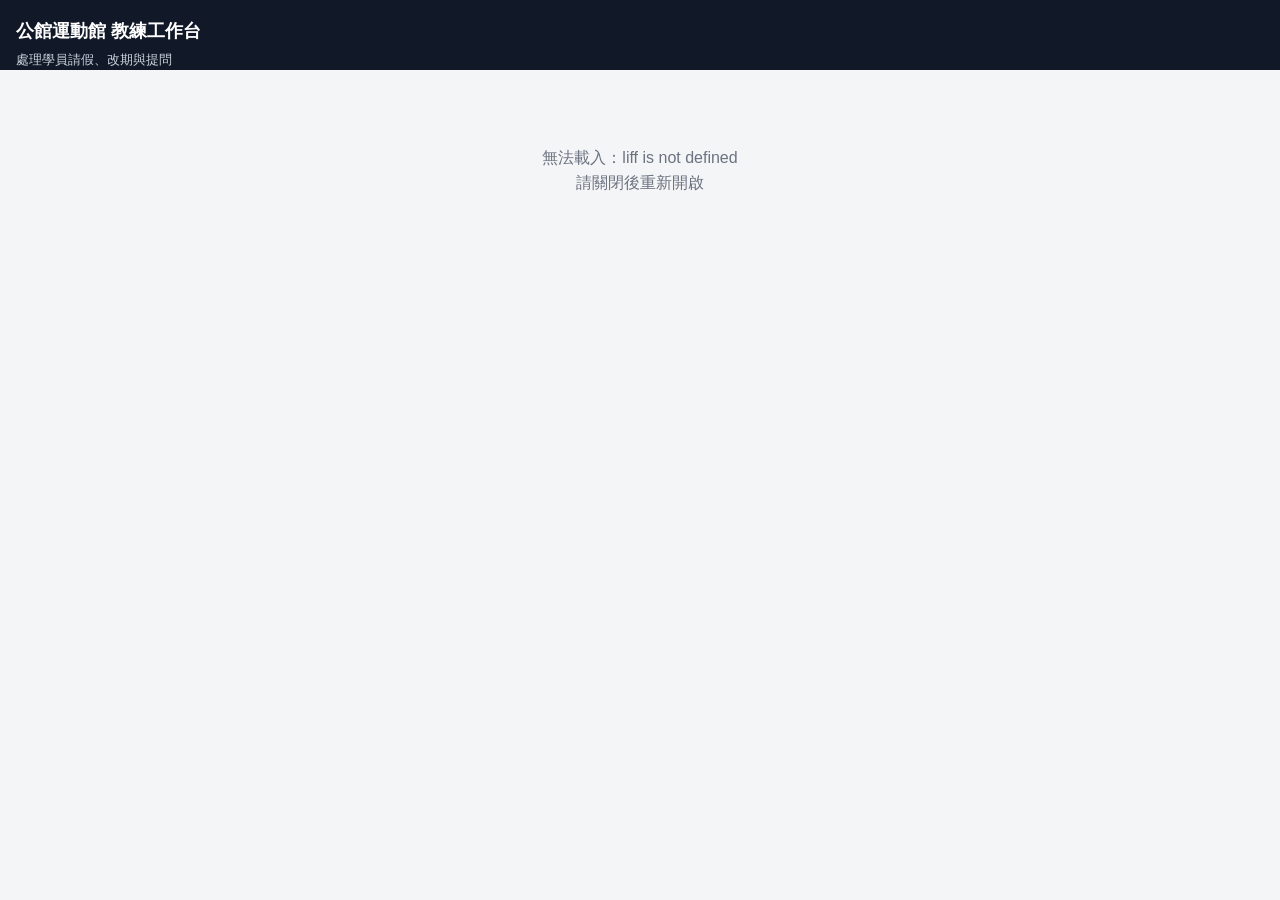
==== coach.html @ a77fbe5b "Initial LIFF pages" ====
<!doctype html>
<html lang="zh-Hant-TW">
<head>
<meta charset="utf-8">
<meta name="viewport" content="width=device-width,initial-scale=1,viewport-fit=cover">
<title>公館運動館 教練工作台</title>
<script src="https://static.line-scdn.net/liff/edge/2/sdk.js"></script>
<style>
  :root{
    --bg:#f4f5f7; --card:#ffffff; --ink:#111827; --sub:#6b7280; --line:#e5e7eb;
    --brand:#ff3d7f; --brand-ink:#ffffff; --err:#dc2626; --radius:14px;
  }
  *{box-sizing:border-box}
  body{margin:0;background:var(--bg);color:var(--ink);font-family:-apple-system,"PingFang TC","Noto Sans TC","Microsoft JhengHei",sans-serif;font-size:16px;line-height:1.55}
  header{background:var(--ink);color:#fff;padding:18px 16px 0}
  header h1{margin:0;font-size:18px}
  header p{margin:4px 0 12px;font-size:13px;color:#cbd5e1}
  .tabs{display:flex;gap:4px}
  .tabs button{flex:1;background:none;border:0;color:#94a3b8;font-size:15px;font-weight:700;padding:10px 0 12px;border-bottom:3px solid transparent;cursor:pointer;font-family:inherit}
  .tabs button.on{color:#fff;border-bottom-color:var(--brand)}
  .tabs .count{display:inline-block;min-width:20px;padding:0 6px;border-radius:99px;background:var(--brand);color:#fff;font-size:12px;margin-left:4px}
  main{padding:16px;max-width:560px;margin:0 auto}
  .view{display:none}.view.on{display:block}
  .card{background:var(--card);border-radius:var(--radius);padding:16px;margin-bottom:12px;box-shadow:0 1px 2px rgba(0,0,0,.04)}
  h2{font-size:15px;color:var(--sub);margin:4px 0 10px;font-weight:700}
  h3{font-size:17px;margin:0 0 4px}
  .m{font-size:14px;color:var(--sub)}
  .box{background:#f9fafb;border-radius:10px;padding:10px 12px;margin-top:10px;font-size:15px;white-space:pre-wrap}
  .box img{max-width:100%;border-radius:8px;margin-top:8px;display:block}
  label{display:block;font-size:14px;font-weight:600;margin:14px 0 6px}
  .opt{display:flex;align-items:center;gap:10px;padding:10px 12px;border:1px solid var(--line);border-radius:10px;margin-bottom:8px;font-weight:400;font-size:15px}
  .opt input{width:18px;height:18px;flex:none}
  input[type=text],input[type=tel],input[type=datetime-local],select,textarea{width:100%;font-size:16px;padding:11px 12px;border:1px solid var(--line);border-radius:10px;background:#fff;color:var(--ink);font-family:inherit}
  textarea{min-height:90px;resize:vertical}
  .btn{display:block;width:100%;border:0;border-radius:12px;padding:13px;font-size:16px;font-weight:700;background:var(--brand);color:var(--brand-ink);margin-top:14px;cursor:pointer}
  .btn:disabled{opacity:.5}
  .seg{display:flex;background:#e5e7eb;border-radius:10px;padding:3px;margin-bottom:12px}
  .seg button{flex:1;border:0;background:none;padding:8px;border-radius:8px;font-size:15px;font-weight:600;color:var(--sub);cursor:pointer;font-family:inherit}
  .seg button.on{background:#fff;color:var(--ink)}
  .row{display:flex;justify-content:space-between;gap:12px;border-top:1px solid var(--line);padding:12px 0}
  .row:first-child{border-top:0;padding-top:0}
  .row .when{font-weight:700;white-space:nowrap}
  .tag{display:inline-block;font-size:12px;padding:2px 8px;border-radius:99px;background:#eef2ff;color:#3730a3;font-weight:600;margin-left:6px}
  .tag.warn{background:#fef3c7;color:#92400e}
  .empty{color:var(--sub);font-size:14px;text-align:center;padding:20px 0}
  .loading{text-align:center;color:var(--sub);padding:48px 0}
  .msg{position:fixed;left:16px;right:16px;bottom:24px;max-width:528px;margin:0 auto;background:var(--err);color:#fff;padding:12px 14px;border-radius:12px;font-size:14px;display:none;z-index:9}
  .msg.ok{background:#059669}
  .hidden{display:none}
  a{color:#2563eb}
</style>
</head>
<body>
<header>
  <h1>公館運動館 教練工作台</h1>
  <p id="hello">處理學員請假、改期與提問</p>
  <div class="tabs hidden" id="tabs">
    <button data-tab="todo" class="on">待辦<span class="count hidden" id="todo-count"></span></button>
    <button data-tab="leaves">請假名單</button>
  </div>
</header>

<main>
  <section class="view on" id="v-loading"><div class="loading">載入中…</div></section>

  <section class="view" id="v-bind">
    <div class="card">
      <h3>教練綁定</h3>
      <p class="m">第一次使用請選擇你的名字，並輸入管理員給你的綁定碼。</p>
      <label for="c-id">教練</label>
      <select id="c-id"></select>
      <label for="c-code">綁定碼</label>
      <input type="tel" id="c-code" inputmode="numeric">
      <button class="btn" id="c-submit">完成綁定</button>
    </div>
  </section>

  <section class="view" id="v-todo">
    <h2>待確認的改期</h2>
    <div id="t-resched"></div>
    <h2 style="margin-top:20px">待回覆的提問</h2>
    <div id="t-questions"></div>
  </section>

  <section class="view" id="v-leaves">
    <div class="seg">
      <button data-days="1" class="on">今天</button>
      <button data-days="7">未來 7 天</button>
    </div>
    <div class="card" id="l-list"></div>
  </section>
</main>
<div class="msg" id="msg"></div>

<script>
/* ===== 設定：部署後填入 ===== */
const CONFIG = {
  LIFF_ID: '請填教練頁的 LIFF ID',
  GAS_URL: '請填 Google Apps Script 網頁應用程式網址（結尾 /exec）'
};

const $ = id => document.getElementById(id);
const esc = s => String(s ?? '').replace(/[&<>"']/g, c => ({'&':'&amp;','<':'&lt;','>':'&gt;','"':'&quot;',"'":'&#39;'}[c]));
let leaveDays = 1;

function show(view){
  document.querySelectorAll('.view').forEach(v => v.classList.toggle('on', v.id === 'v-' + view));
  document.querySelectorAll('[data-tab]').forEach(b => b.classList.toggle('on', b.dataset.tab === view));
  window.scrollTo(0, 0);
}
function toast(text, ok){
  const m = $('msg'); m.textContent = text; m.className = 'msg' + (ok ? ' ok' : ''); m.style.display = 'block';
  clearTimeout(toast.t); toast.t = setTimeout(() => m.style.display = 'none', 3500);
}
async function api(action, payload = {}){
  const idToken = liff.getIDToken();
  if (!idToken) { liff.login({ redirectUri: location.href }); throw new Error('請重新登入'); }
  const res = await fetch(CONFIG.GAS_URL, {
    method: 'POST',
    headers: { 'Content-Type': 'text/plain;charset=utf-8' },
    body: JSON.stringify({ action, payload, idToken })
  });
  const j = await res.json();
  if (!j.ok) throw new Error(j.error || '發生錯誤');
  return j.data;
}
async function run(btn, fn){
  const label = btn.textContent;
  btn.disabled = true; btn.textContent = '處理中…';
  try { await fn(); } catch (e) { toast(e.message); }
  finally { btn.disabled = false; btn.textContent = label; }
}
function driveThumb(url){
  const m = String(url).match(/\/d\/([^/]+)/);
  return m ? `https://drive.google.com/thumbnail?id=${m[1]}&sz=w800` : '';
}

/* ===== 綁定 ===== */
$('c-submit').onclick = e => run(e.target, async () => {
  const r = await api('coachBind', { coachId: $('c-id').value, code: $('c-code').value });
  enter(r.coach, 'todo');
});

/* ===== 分頁 ===== */
function enter(coach, tab){
  $('hello').textContent = `${coach.name} 教練，處理學員請假、改期與提問`;
  $('tabs').classList.remove('hidden');
  openTab(tab === 'leaves' ? 'leaves' : 'todo');
}
function openTab(tab){
  show(tab);
  tab === 'todo' ? loadTodo() : loadLeaves();
}
document.querySelectorAll('[data-tab]').forEach(b => b.onclick = () => openTab(b.dataset.tab));
document.querySelectorAll('[data-days]').forEach(b => b.onclick = () => {
  leaveDays = Number(b.dataset.days);
  document.querySelectorAll('[data-days]').forEach(x => x.classList.toggle('on', x === b));
  loadLeaves();
});

/* ===== 待辦 ===== */
async function loadTodo(){
  $('t-resched').innerHTML = $('t-questions').innerHTML = '<div class="card empty">載入中…</div>';
  try {
    const r = await api('coachTodo');
    const n = r.reschedules.length + r.questions.length;
    $('todo-count').textContent = n; $('todo-count').classList.toggle('hidden', !n);

    $('t-resched').innerHTML = r.reschedules.length ? r.reschedules.map(x => `
      <div class="card" data-rq="${esc(x.id)}">
        <h3>${esc(x.student)}<span class="tag warn">個人課</span></h3>
        <div class="m">${esc(x.phone)}・送出 ${esc(x.submittedAt)}</div>
        <div class="box">原上課：${esc(x.date)}${esc(x.weekday)} ${esc(x.time)}${x.reason ? '\n原因：' + esc(x.reason) : ''}</div>
        <label>改到哪個時段</label>
        <label class="opt"><input type="radio" name="d-${esc(x.id)}" value="slot1">① ${esc(x.slot1)}</label>
        ${x.slot2 ? `<label class="opt"><input type="radio" name="d-${esc(x.id)}" value="slot2">② ${esc(x.slot2)}</label>` : ''}
        <label class="opt"><input type="radio" name="d-${esc(x.id)}" value="other">都不行，我提新時段</label>
        <input type="datetime-local" class="other hidden" step="1800">
        <label>備註給學員（可不填）</label>
        <input type="text" class="note" placeholder="例：當天改在 B 區上課">
        <button class="btn">送出並通知學員</button>
      </div>`).join('') : '<div class="card empty">沒有待確認的改期</div>';

    $('t-questions').innerHTML = r.questions.length ? r.questions.map(x => `
      <div class="card" data-q="${esc(x.id)}">
        <h3>${esc(x.student)}</h3>
        <div class="m">送出 ${esc(x.submittedAt)}</div>
        <div class="box">${esc(x.question)}${x.image ? `<a href="${esc(x.image)}" target="_blank"><img src="${esc(driveThumb(x.image))}" alt="學員附圖"></a>` : ''}</div>
        <label>你的回覆</label>
        <textarea class="answer"></textarea>
        <button class="btn">回覆並通知學員</button>
      </div>`).join('') : '<div class="card empty">沒有待回覆的提問</div>';

    bindTodo();
  } catch (e) { toast(e.message); }
}
function bindTodo(){
  document.querySelectorAll('[data-rq]').forEach(card => {
    const other = card.querySelector('.other');
    card.querySelectorAll('input[type=radio]').forEach(r => r.onchange = () => other.classList.toggle('hidden', r.value !== 'other' || !r.checked));
    card.querySelector('.btn').onclick = e => run(e.target, async () => {
      const picked = card.querySelector('input[type=radio]:checked');
      if (!picked) throw new Error('請選擇改期時段');
      const r = await api('coachReschedule', {
        id: card.dataset.rq, decision: picked.value, otherSlot: other.value, note: card.querySelector('.note').value
      });
      toast(r.message, true); loadTodo();
    });
  });
  document.querySelectorAll('[data-q]').forEach(card => {
    card.querySelector('.btn').onclick = e => run(e.target, async () => {
      const r = await api('coachAnswer', { id: card.dataset.q, answer: card.querySelector('.answer').value });
      toast(r.message, true); loadTodo();
    });
  });
}

/* ===== 請假名單 ===== */
async function loadLeaves(){
  $('l-list').innerHTML = '<div class="empty">載入中…</div>';
  try {
    const r = await api('coachLeaves', { days: leaveDays });
    if (!r.list.length) { $('l-list').innerHTML = `<div class="empty">${leaveDays === 1 ? '今天' : '未來 7 天'}沒有人請假</div>`; return; }
    $('l-list').innerHTML = r.list.map(x => `
      <div class="row">
        <div>
          <div><b>${esc(x.student)}</b><span class="tag ${x.type === '個人課' ? 'warn' : ''}">${esc(x.course)}</span></div>
          <div class="m">${esc(x.phone)}${x.reason ? '・' + esc(x.reason) : ''}</div>
          ${x.type === '個人課' ? `<div class="m">${esc(x.status)}</div>` : ''}
        </div>
        <div class="when">${leaveDays === 1 ? '' : esc(x.date.slice(5)) + esc(x.weekday) + '<br>'}${esc(x.time)}</div>
      </div>`).join('');
  } catch (e) { toast(e.message); }
}

/* ===== 啟動 ===== */
(async () => {
  try {
    await liff.init({ liffId: CONFIG.LIFF_ID });
    if (!liff.isLoggedIn()) return liff.login({ redirectUri: location.href });
    const r = await api('coachInit');
    if (!r.bound) {
      $('c-id').innerHTML = '<option value="">請選擇</option>' + r.coaches.map(c => `<option value="${esc(c.id)}">${esc(c.name)}</option>`).join('');
      return show('bind');
    }
    enter(r.coach, new URLSearchParams(location.search).get('tab'));
  } catch (e) {
    $('v-loading').innerHTML = `<div class="loading">無法載入：${esc(e.message)}<br>請關閉後重新開啟</div>`;
  }
})();
</script>
</body>
</html>
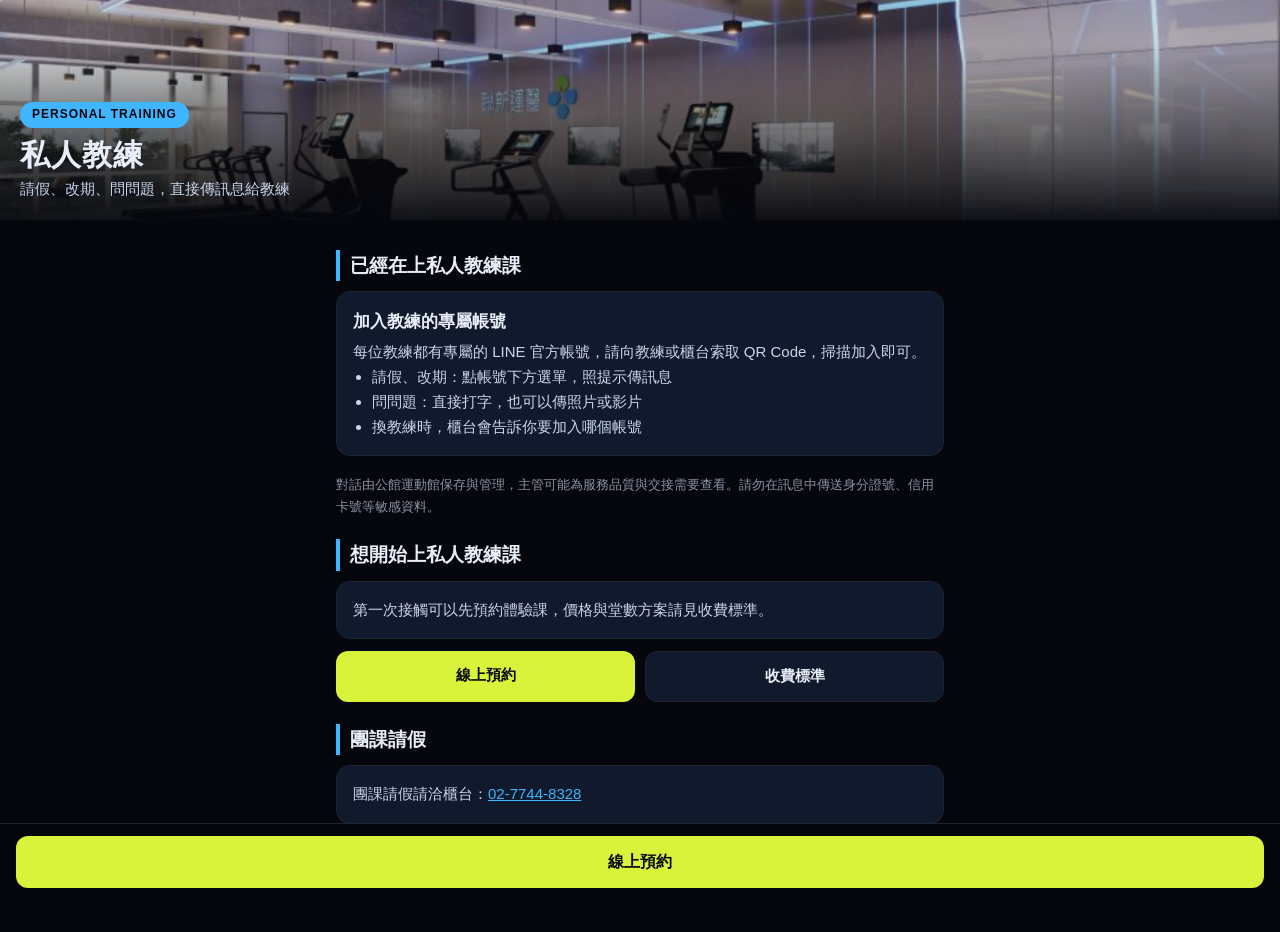
==== commit c49f06b8: "停用學員與教練 LIFF，新增私人教練說明頁 改由教練專屬官方帳號處理請假、改期與提問；舊網址導向說明頁。  Co-Authored-By: Claude Opus 5.5 <noreply@anth" ====
--- a/coach.html
+++ b/coach.html
@@ -1,253 +1,12 @@
 <!doctype html>
-<html lang="zh-Hant-TW">
+<html lang="zh-Hant">
 <head>
 <meta charset="utf-8">
-<meta name="viewport" content="width=device-width,initial-scale=1,viewport-fit=cover">
-<title>公館運動館 教練工作台</title>
-<script src="https://static.line-scdn.net/liff/edge/2/sdk.js"></script>
-<style>
-  :root{
-    --bg:#f4f5f7; --card:#ffffff; --ink:#111827; --sub:#6b7280; --line:#e5e7eb;
-    --brand:#ff3d7f; --brand-ink:#ffffff; --err:#dc2626; --radius:14px;
-  }
-  *{box-sizing:border-box}
-  body{margin:0;background:var(--bg);color:var(--ink);font-family:-apple-system,"PingFang TC","Noto Sans TC","Microsoft JhengHei",sans-serif;font-size:16px;line-height:1.55}
-  header{background:var(--ink);color:#fff;padding:18px 16px 0}
-  header h1{margin:0;font-size:18px}
-  header p{margin:4px 0 12px;font-size:13px;color:#cbd5e1}
-  .tabs{display:flex;gap:4px}
-  .tabs button{flex:1;background:none;border:0;color:#94a3b8;font-size:15px;font-weight:700;padding:10px 0 12px;border-bottom:3px solid transparent;cursor:pointer;font-family:inherit}
-  .tabs button.on{color:#fff;border-bottom-color:var(--brand)}
-  .tabs .count{display:inline-block;min-width:20px;padding:0 6px;border-radius:99px;background:var(--brand);color:#fff;font-size:12px;margin-left:4px}
-  main{padding:16px;max-width:560px;margin:0 auto}
-  .view{display:none}.view.on{display:block}
-  .card{background:var(--card);border-radius:var(--radius);padding:16px;margin-bottom:12px;box-shadow:0 1px 2px rgba(0,0,0,.04)}
-  h2{font-size:15px;color:var(--sub);margin:4px 0 10px;font-weight:700}
-  h3{font-size:17px;margin:0 0 4px}
-  .m{font-size:14px;color:var(--sub)}
-  .box{background:#f9fafb;border-radius:10px;padding:10px 12px;margin-top:10px;font-size:15px;white-space:pre-wrap}
-  .box img{max-width:100%;border-radius:8px;margin-top:8px;display:block}
-  label{display:block;font-size:14px;font-weight:600;margin:14px 0 6px}
-  .opt{display:flex;align-items:center;gap:10px;padding:10px 12px;border:1px solid var(--line);border-radius:10px;margin-bottom:8px;font-weight:400;font-size:15px}
-  .opt input{width:18px;height:18px;flex:none}
-  input[type=text],input[type=tel],input[type=datetime-local],select,textarea{width:100%;font-size:16px;padding:11px 12px;border:1px solid var(--line);border-radius:10px;background:#fff;color:var(--ink);font-family:inherit}
-  textarea{min-height:90px;resize:vertical}
-  .btn{display:block;width:100%;border:0;border-radius:12px;padding:13px;font-size:16px;font-weight:700;background:var(--brand);color:var(--brand-ink);margin-top:14px;cursor:pointer}
-  .btn:disabled{opacity:.5}
-  .seg{display:flex;background:#e5e7eb;border-radius:10px;padding:3px;margin-bottom:12px}
-  .seg button{flex:1;border:0;background:none;padding:8px;border-radius:8px;font-size:15px;font-weight:600;color:var(--sub);cursor:pointer;font-family:inherit}
-  .seg button.on{background:#fff;color:var(--ink)}
-  .row{display:flex;justify-content:space-between;gap:12px;border-top:1px solid var(--line);padding:12px 0}
-  .row:first-child{border-top:0;padding-top:0}
-  .row .when{font-weight:700;white-space:nowrap}
-  .tag{display:inline-block;font-size:12px;padding:2px 8px;border-radius:99px;background:#eef2ff;color:#3730a3;font-weight:600;margin-left:6px}
-  .tag.warn{background:#fef3c7;color:#92400e}
-  .empty{color:var(--sub);font-size:14px;text-align:center;padding:20px 0}
-  .loading{text-align:center;color:var(--sub);padding:48px 0}
-  .msg{position:fixed;left:16px;right:16px;bottom:24px;max-width:528px;margin:0 auto;background:var(--err);color:#fff;padding:12px 14px;border-radius:12px;font-size:14px;display:none;z-index:9}
-  .msg.ok{background:#059669}
-  .hidden{display:none}
-  a{color:#2563eb}
-</style>
+<meta name="viewport" content="width=device-width, initial-scale=1">
+<meta http-equiv="refresh" content="0; url=info/coach.html">
+<title>教練工作台已停用｜臺北市公館運動館</title>
 </head>
 <body>
-<header>
-  <h1>公館運動館 教練工作台</h1>
-  <p id="hello">處理學員請假、改期與提問</p>
-  <div class="tabs hidden" id="tabs">
-    <button data-tab="todo" class="on">待辦<span class="count hidden" id="todo-count"></span></button>
-    <button data-tab="leaves">請假名單</button>
-  </div>
-</header>
-
-<main>
-  <section class="view on" id="v-loading"><div class="loading">載入中…</div></section>
-
-  <section class="view" id="v-bind">
-    <div class="card">
-      <h3>教練綁定</h3>
-      <p class="m">第一次使用請選擇你的名字，並輸入管理員給你的綁定碼。</p>
-      <label for="c-id">教練</label>
-      <select id="c-id"></select>
-      <label for="c-code">綁定碼</label>
-      <input type="tel" id="c-code" inputmode="numeric">
-      <button class="btn" id="c-submit">完成綁定</button>
-    </div>
-  </section>
-
-  <section class="view" id="v-todo">
-    <h2>待確認的改期</h2>
-    <div id="t-resched"></div>
-    <h2 style="margin-top:20px">待回覆的提問</h2>
-    <div id="t-questions"></div>
-  </section>
-
-  <section class="view" id="v-leaves">
-    <div class="seg">
-      <button data-days="1" class="on">今天</button>
-      <button data-days="7">未來 7 天</button>
-    </div>
-    <div class="card" id="l-list"></div>
-  </section>
-</main>
-<div class="msg" id="msg"></div>
-
-<script>
-/* ===== 設定：部署後填入 ===== */
-const CONFIG = {
-  LIFF_ID: '請填教練頁的 LIFF ID',
-  GAS_URL: '請填 Google Apps Script 網頁應用程式網址（結尾 /exec）'
-};
-
-const $ = id => document.getElementById(id);
-const esc = s => String(s ?? '').replace(/[&<>"']/g, c => ({'&':'&amp;','<':'&lt;','>':'&gt;','"':'&quot;',"'":'&#39;'}[c]));
-let leaveDays = 1;
-
-function show(view){
-  document.querySelectorAll('.view').forEach(v => v.classList.toggle('on', v.id === 'v-' + view));
-  document.querySelectorAll('[data-tab]').forEach(b => b.classList.toggle('on', b.dataset.tab === view));
-  window.scrollTo(0, 0);
-}
-function toast(text, ok){
-  const m = $('msg'); m.textContent = text; m.className = 'msg' + (ok ? ' ok' : ''); m.style.display = 'block';
-  clearTimeout(toast.t); toast.t = setTimeout(() => m.style.display = 'none', 3500);
-}
-async function api(action, payload = {}){
-  const idToken = liff.getIDToken();
-  if (!idToken) { liff.login({ redirectUri: location.href }); throw new Error('請重新登入'); }
-  const res = await fetch(CONFIG.GAS_URL, {
-    method: 'POST',
-    headers: { 'Content-Type': 'text/plain;charset=utf-8' },
-    body: JSON.stringify({ action, payload, idToken })
-  });
-  const j = await res.json();
-  if (!j.ok) throw new Error(j.error || '發生錯誤');
-  return j.data;
-}
-async function run(btn, fn){
-  const label = btn.textContent;
-  btn.disabled = true; btn.textContent = '處理中…';
-  try { await fn(); } catch (e) { toast(e.message); }
-  finally { btn.disabled = false; btn.textContent = label; }
-}
-function driveThumb(url){
-  const m = String(url).match(/\/d\/([^/]+)/);
-  return m ? `https://drive.google.com/thumbnail?id=${m[1]}&sz=w800` : '';
-}
-
-/* ===== 綁定 ===== */
-$('c-submit').onclick = e => run(e.target, async () => {
-  const r = await api('coachBind', { coachId: $('c-id').value, code: $('c-code').value });
-  enter(r.coach, 'todo');
-});
-
-/* ===== 分頁 ===== */
-function enter(coach, tab){
-  $('hello').textContent = `${coach.name} 教練，處理學員請假、改期與提問`;
-  $('tabs').classList.remove('hidden');
-  openTab(tab === 'leaves' ? 'leaves' : 'todo');
-}
-function openTab(tab){
-  show(tab);
-  tab === 'todo' ? loadTodo() : loadLeaves();
-}
-document.querySelectorAll('[data-tab]').forEach(b => b.onclick = () => openTab(b.dataset.tab));
-document.querySelectorAll('[data-days]').forEach(b => b.onclick = () => {
-  leaveDays = Number(b.dataset.days);
-  document.querySelectorAll('[data-days]').forEach(x => x.classList.toggle('on', x === b));
-  loadLeaves();
-});
-
-/* ===== 待辦 ===== */
-async function loadTodo(){
-  $('t-resched').innerHTML = $('t-questions').innerHTML = '<div class="card empty">載入中…</div>';
-  try {
-    const r = await api('coachTodo');
-    const n = r.reschedules.length + r.questions.length;
-    $('todo-count').textContent = n; $('todo-count').classList.toggle('hidden', !n);
-
-    $('t-resched').innerHTML = r.reschedules.length ? r.reschedules.map(x => `
-      <div class="card" data-rq="${esc(x.id)}">
-        <h3>${esc(x.student)}<span class="tag warn">個人課</span></h3>
-        <div class="m">${esc(x.phone)}・送出 ${esc(x.submittedAt)}</div>
-        <div class="box">原上課：${esc(x.date)}${esc(x.weekday)} ${esc(x.time)}${x.reason ? '\n原因：' + esc(x.reason) : ''}</div>
-        <label>改到哪個時段</label>
-        <label class="opt"><input type="radio" name="d-${esc(x.id)}" value="slot1">① ${esc(x.slot1)}</label>
-        ${x.slot2 ? `<label class="opt"><input type="radio" name="d-${esc(x.id)}" value="slot2">② ${esc(x.slot2)}</label>` : ''}
-        <label class="opt"><input type="radio" name="d-${esc(x.id)}" value="other">都不行，我提新時段</label>
-        <input type="datetime-local" class="other hidden" step="1800">
-        <label>備註給學員（可不填）</label>
-        <input type="text" class="note" placeholder="例：當天改在 B 區上課">
-        <button class="btn">送出並通知學員</button>
-      </div>`).join('') : '<div class="card empty">沒有待確認的改期</div>';
-
-    $('t-questions').innerHTML = r.questions.length ? r.questions.map(x => `
-      <div class="card" data-q="${esc(x.id)}">
-        <h3>${esc(x.student)}</h3>
-        <div class="m">送出 ${esc(x.submittedAt)}</div>
-        <div class="box">${esc(x.question)}${x.image ? `<a href="${esc(x.image)}" target="_blank"><img src="${esc(driveThumb(x.image))}" alt="學員附圖"></a>` : ''}</div>
-        <label>你的回覆</label>
-        <textarea class="answer"></textarea>
-        <button class="btn">回覆並通知學員</button>
-      </div>`).join('') : '<div class="card empty">沒有待回覆的提問</div>';
-
-    bindTodo();
-  } catch (e) { toast(e.message); }
-}
-function bindTodo(){
-  document.querySelectorAll('[data-rq]').forEach(card => {
-    const other = card.querySelector('.other');
-    card.querySelectorAll('input[type=radio]').forEach(r => r.onchange = () => other.classList.toggle('hidden', r.value !== 'other' || !r.checked));
-    card.querySelector('.btn').onclick = e => run(e.target, async () => {
-      const picked = card.querySelector('input[type=radio]:checked');
-      if (!picked) throw new Error('請選擇改期時段');
-      const r = await api('coachReschedule', {
-        id: card.dataset.rq, decision: picked.value, otherSlot: other.value, note: card.querySelector('.note').value
-      });
-      toast(r.message, true); loadTodo();
-    });
-  });
-  document.querySelectorAll('[data-q]').forEach(card => {
-    card.querySelector('.btn').onclick = e => run(e.target, async () => {
-      const r = await api('coachAnswer', { id: card.dataset.q, answer: card.querySelector('.answer').value });
-      toast(r.message, true); loadTodo();
-    });
-  });
-}
-
-/* ===== 請假名單 ===== */
-async function loadLeaves(){
-  $('l-list').innerHTML = '<div class="empty">載入中…</div>';
-  try {
-    const r = await api('coachLeaves', { days: leaveDays });
-    if (!r.list.length) { $('l-list').innerHTML = `<div class="empty">${leaveDays === 1 ? '今天' : '未來 7 天'}沒有人請假</div>`; return; }
-    $('l-list').innerHTML = r.list.map(x => `
-      <div class="row">
-        <div>
-          <div><b>${esc(x.student)}</b><span class="tag ${x.type === '個人課' ? 'warn' : ''}">${esc(x.course)}</span></div>
-          <div class="m">${esc(x.phone)}${x.reason ? '・' + esc(x.reason) : ''}</div>
-          ${x.type === '個人課' ? `<div class="m">${esc(x.status)}</div>` : ''}
-        </div>
-        <div class="when">${leaveDays === 1 ? '' : esc(x.date.slice(5)) + esc(x.weekday) + '<br>'}${esc(x.time)}</div>
-      </div>`).join('');
-  } catch (e) { toast(e.message); }
-}
-
-/* ===== 啟動 ===== */
-(async () => {
-  try {
-    await liff.init({ liffId: CONFIG.LIFF_ID });
-    if (!liff.isLoggedIn()) return liff.login({ redirectUri: location.href });
-    const r = await api('coachInit');
-    if (!r.bound) {
-      $('c-id').innerHTML = '<option value="">請選擇</option>' + r.coaches.map(c => `<option value="${esc(c.id)}">${esc(c.name)}</option>`).join('');
-      return show('bind');
-    }
-    enter(r.coach, new URLSearchParams(location.search).get('tab'));
-  } catch (e) {
-    $('v-loading').innerHTML = `<div class="loading">無法載入：${esc(e.message)}<br>請關閉後重新開啟</div>`;
-  }
-})();
-</script>
+<p>教練工作台已停用，請改到<a href="info/coach.html">私人教練說明頁</a>。</p>
 </body>
 </html>
